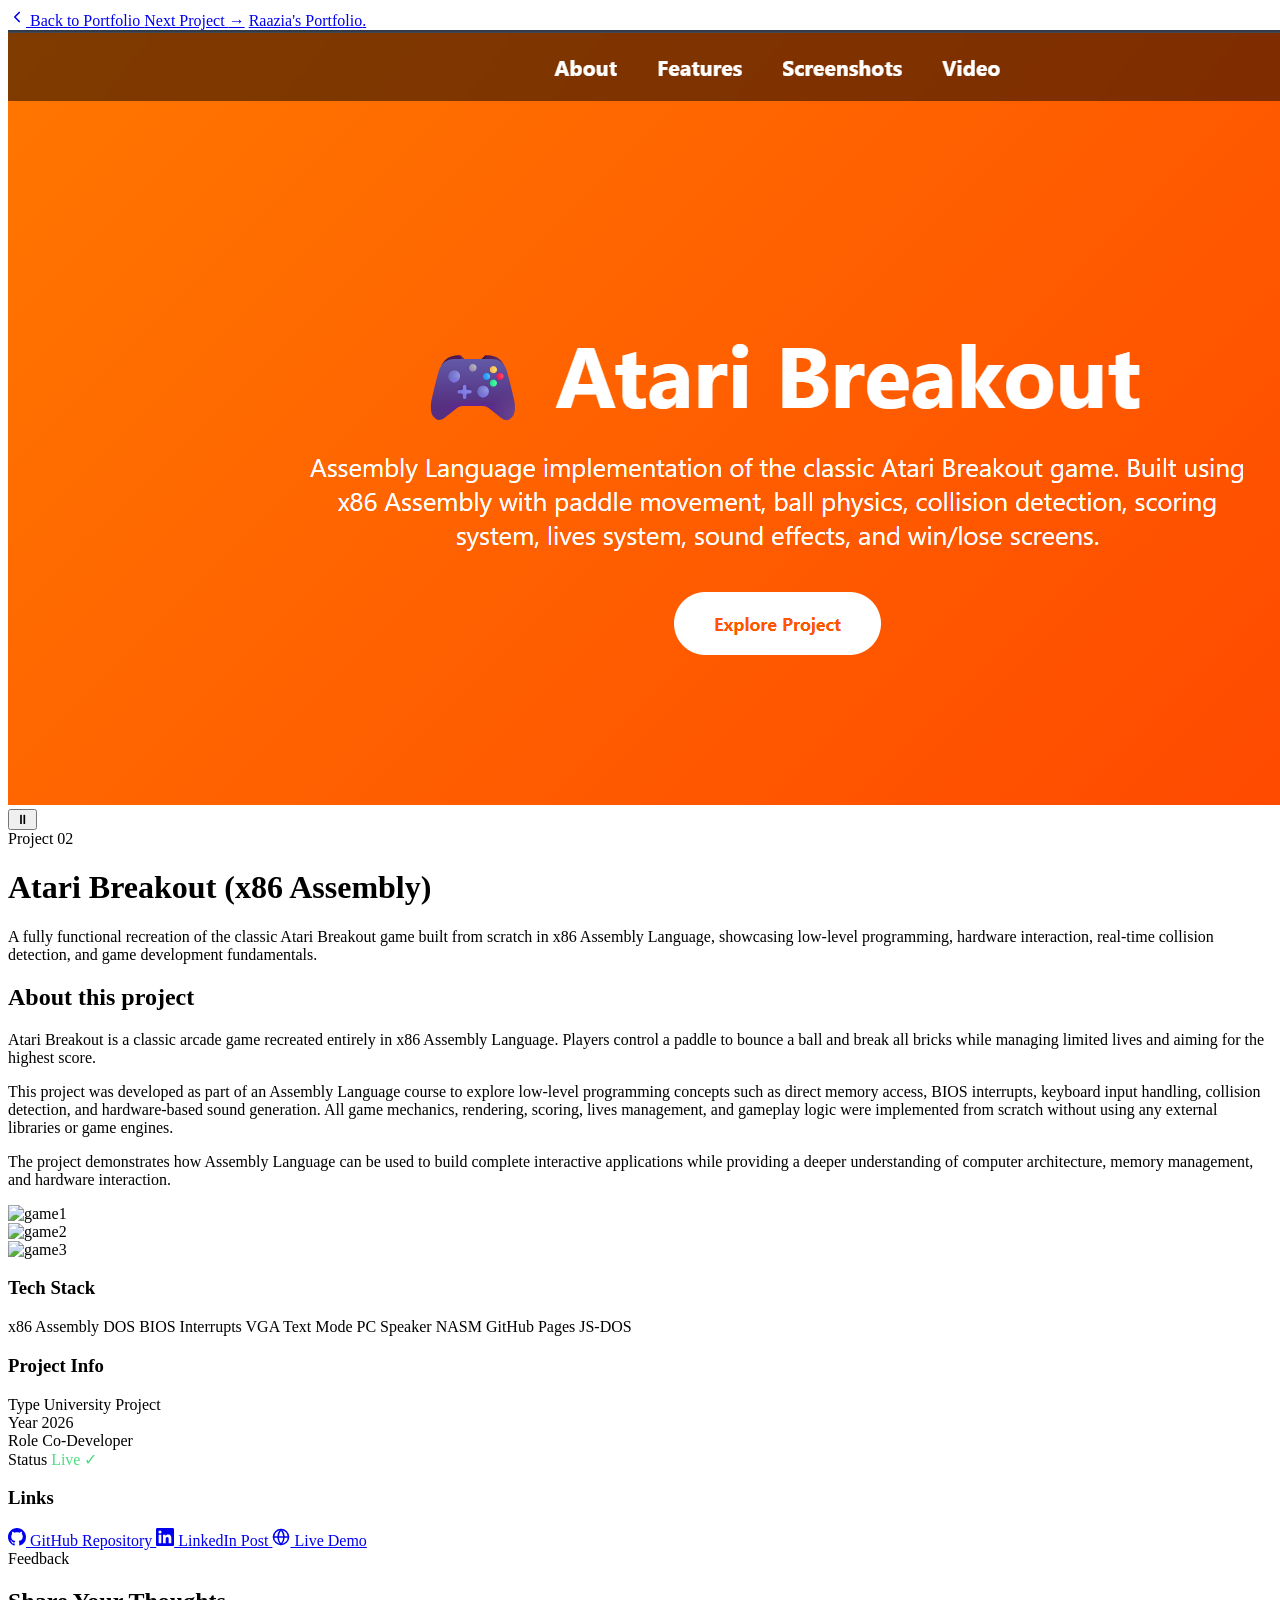
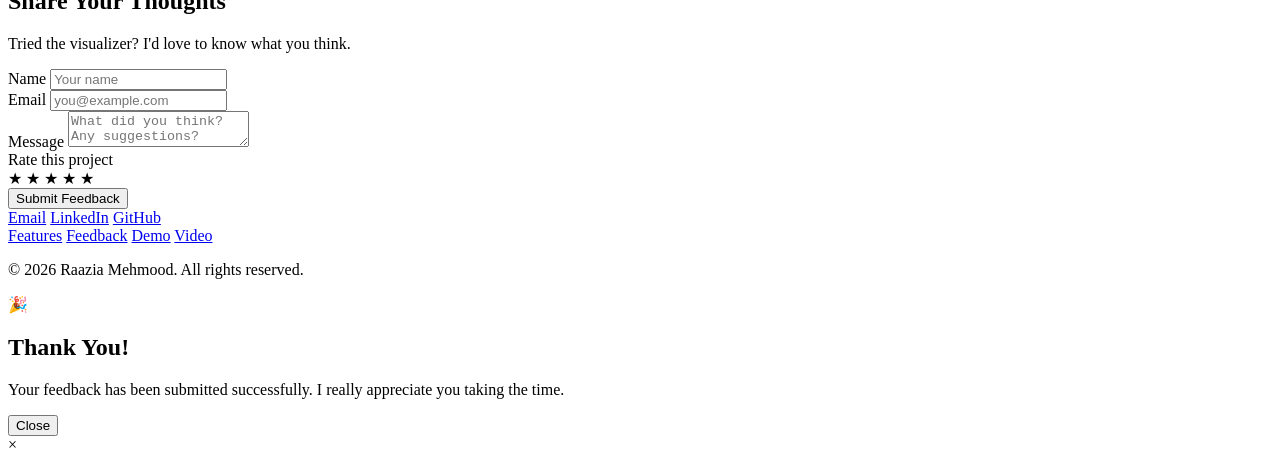
==== p1.html @ a6f41aab "Add files via upload" ====
<!DOCTYPE html>
<html lang="en">

<head>
    <meta charset="UTF-8">
    <meta name="viewport" content="width=device-width, initial-scale=1.0">
    <title>Project One — Raazia's Portfolio</title>
    <link rel="preconnect" href="https://fonts.googleapis.com">
    <link rel="preconnect" href="https://fonts.gstatic.com" crossorigin>
    <link href="https://fonts.googleapis.com/css2?family=Fraunces:opsz,wght@9..144,500;9..144,600&family=Manrope:wght@500;600;700&display=swap" rel="stylesheet">
    <link rel="stylesheet" href="style.css">
    <link rel="stylesheet" href="project.css">
</head>

<body>

    <!-- ====== Fixed Header ====== -->
    <header class="detail-header">
        <a href="index.html#work" class="back-link">
            <svg width="18" height="18" viewBox="0 0 24 24" fill="none"
                 stroke="currentColor" stroke-width="2.2" stroke-linecap="round" stroke-linejoin="round">
                <polyline points="15 18 9 12 15 6"></polyline>
            </svg>
            Back to Portfolio
        </a>
        <a href="p2.html" class="detail-brand">Next Project <span>→</span></a>
        <a href="index.html" class="detail-brand">Raazia's Portfolio<span>.</span></a>
    </header>

    <!-- ====== Main Content ====== -->
    <div class="detail-wrapper">

        <!-- Hero Video -->
        <div class="hero-video-wrap" id="video">
            <video id="heroVideo" src="p1.mp4" poster="p01.png"
                   muted loop playsinline autoplay></video>
            <button class="video-control" id="videoToggle" aria-label="Pause video">
                ⏸
            </button>
        </div>

        <!-- Project Title Block -->
        <span class="project-eyebrow">Project 02</span>

<h1 class="project-title">Atari Breakout (x86 Assembly)</h1>

<p class="project-tagline">
A fully functional recreation of the classic Atari Breakout game built from scratch in x86 Assembly Language, showcasing low-level programming, hardware interaction, real-time collision detection, and game development fundamentals.
</p>

        <!-- Two-column body -->
         <div class="detail-body" id="features">

            <!-- LEFT SIDE -->

            <div class="detail-main">


                <h2>About this project</h2>
                <p>
Atari Breakout is a classic arcade game recreated entirely in x86 Assembly Language. Players control a paddle to bounce a ball and break all bricks while managing limited lives and aiming for the highest score.
</p>

<p>
This project was developed as part of an Assembly Language course to explore low-level programming concepts such as direct memory access, BIOS interrupts, keyboard input handling, collision detection, and hardware-based sound generation. All game mechanics, rendering, scoring, lives management, and gameplay logic were implemented from scratch without using any external libraries or game engines.
</p>

<p>
The project demonstrates how Assembly Language can be used to build complete interactive applications while providing a deeper understanding of computer architecture, memory management, and hardware interaction.
</p>

                <!-- Screenshot strip — click any image to view it full-size -->
                <div class="screenshots">
                    <div class="screenshot">
                        <img src="p11.png" alt="game1" loading="lazy">
                    </div>
                    <div class="screenshot">
                        <img src="p12.png" alt="game2" loading="lazy">
                    </div>
                    <div class="screenshot">
                        <img src="p13.png" alt="game3" loading="lazy">
                    </div>
                </div>

            </div>

            <!-- RIGHT: Sidebar -->
            <aside class="detail-sidebar">

                <!-- Tech Stack -->
                <div class="sidebar-card">
                    <h3>Tech Stack</h3>
                    <div class="tech-chips">
                        <span class="tech-chip">x86 Assembly</span>
<span class="tech-chip">DOS</span>
<span class="tech-chip">BIOS Interrupts</span>
<span class="tech-chip">VGA Text Mode</span>
<span class="tech-chip">PC Speaker</span>
<span class="tech-chip">NASM</span>
<span class="tech-chip">GitHub Pages</span>
<span class="tech-chip">JS-DOS</span>
                    </div>
                </div>

                <!-- Project Info -->
                <div class="sidebar-card">
                    <h3>Project Info</h3>
                  <div class="meta-row">
    <span class="meta-label">Type</span>
    <span class="meta-value">University Project</span>
</div>

<div class="meta-row">
    <span class="meta-label">Year</span>
    <span class="meta-value">2026</span>
</div>

<div class="meta-row">
    <span class="meta-label">Role</span>
    <span class="meta-value">Co-Developer</span>
</div>

<div class="meta-row">
    <span class="meta-label">Status</span>
    <span class="meta-value" style="color:#4ade80;">Live ✓</span>
</div>
                </div>

                <!-- Links -->
                <div class="sidebar-card">
                    <h3>Links</h3>
                    <div class="link-btns">
                        <a href="https://github.com/Raazia-Mehmood16/Atari-Breakout-Game-Assembly-" target="_blank" class="link-btn github">
                            <!-- GitHub icon -->
                            <svg width="18" height="18" viewBox="0 0 24 24" fill="currentColor">
                                <path d="M12 0C5.37 0 0 5.37 0 12c0 5.31 3.435 9.795 8.205 11.385.6.105.825-.255.825-.57 0-.285-.015-1.23-.015-2.235-3.015.555-3.795-.735-4.035-1.41-.135-.345-.72-1.41-1.23-1.695-.42-.225-1.02-.78-.015-.795.945-.015 1.62.87 1.845 1.23 1.08 1.815 2.805 1.305 3.495.99.105-.78.42-1.305.765-1.605-2.67-.3-5.46-1.335-5.46-5.925 0-1.305.465-2.385 1.23-3.225-.12-.3-.54-1.53.12-3.18 0 0 1.005-.315 3.3 1.23.96-.27 1.98-.405 3-.405s2.04.135 3 .405c2.295-1.56 3.3-1.23 3.3-1.23.66 1.65.24 2.88.12 3.18.765.84 1.23 1.905 1.23 3.225 0 4.605-2.805 5.625-5.475 5.925.435.375.81 1.095.81 2.22 0 1.605-.015 2.895-.015 3.3 0 .315.225.69.825.57A12.02 12.02 0 0 0 24 12c0-6.63-5.37-12-12-12z"/>
                            </svg>
                            GitHub Repository
                        </a>
                        <a href="https://www.linkedin.com/posts/raazia-mehmood-221995324_assemblylanguage-x86-nasm-ugcPost-7472213574359306240-k4i2/?utm_source=share&utm_medium=member_desktop&rcm=ACoAAFID5_kBuH2lKNwgu6SMOHOUnfJhekYQHos" target="_blank" class="link-btn linkedin">
                            <!-- LinkedIn icon -->
                            <svg width="18" height="18" viewBox="0 0 24 24" fill="currentColor">
                                <path d="M20.447 20.452h-3.554v-5.569c0-1.328-.027-3.037-1.852-3.037-1.853 0-2.136 1.445-2.136 2.939v5.667H9.351V9h3.414v1.561h.046c.477-.9 1.637-1.85 3.37-1.85 3.601 0 4.267 2.37 4.267 5.455v6.286zM5.337 7.433a2.062 2.062 0 0 1-2.063-2.065 2.064 2.064 0 1 1 2.063 2.065zm1.782 13.019H3.555V9h3.564v11.452zM22.225 0H1.771C.792 0 0 .774 0 1.729v20.542C0 23.227.792 24 1.771 24h20.451C23.2 24 24 23.227 24 22.271V1.729C24 .774 23.2 0 22.222 0h.003z"/>
                            </svg>
                            LinkedIn Post
                        </a>
                        <a href="https://raazia-mehmood16.github.io/Atari-Breakout-Game-Assembly-/

" target="_blank" class="link-btn demo">
                            <!-- Globe icon -->
                            <svg width="18" height="18" viewBox="0 0 24 24" fill="none"
                                 stroke="currentColor" stroke-width="2" stroke-linecap="round" stroke-linejoin="round">
                                <circle cx="12" cy="12" r="10"></circle>
                                <line x1="2" y1="12" x2="22" y2="12"></line>
                                <path d="M12 2a15.3 15.3 0 0 1 4 10 15.3 15.3 0 0 1-4 10 15.3 15.3 0 0 1-4-10 15.3 15.3 0 0 1 4-10z"></path>
                            </svg>
                            Live Demo
                        </a>
                    </div>
                </div>

            </aside>
        </div>

        <!-- ====== Project Feedback Section ====== -->
        <section class="feedback-section" id="feedback">
            <span class="section-eyebrow">Feedback</span>
            <h2>Share Your Thoughts</h2>
            <p class="sub">Tried the visualizer? I'd love to know what you think.</p>

            <div class="feedback-form-wrap">
                <form id="detailFeedbackForm" novalidate>

                    <div class="form-row">
                        <div class="form-group">
                            <label for="fb-name">Name</label>
                            <input type="text" id="fb-name" placeholder="Your name">
                            <small class="form-error" id="fbNameError"></small>
                        </div>
                        <div class="form-group">
                            <label for="fb-email">Email</label>
                            <input type="email" id="fb-email" placeholder="you@example.com">
                            <small class="form-error" id="fbEmailError"></small>
                        </div>
                    </div>

                    <div class="form-group">
                        <label for="fb-message">Message</label>
                        <textarea id="fb-message" placeholder="What did you think? Any suggestions?"></textarea>
                        <small class="form-error" id="fbMessageError"></small>
                    </div>

                    <div class="form-group">
                        <span class="star-label">Rate this project</span>
                        <div class="star-row" id="starRow">
                            <span class="star" data-value="1">★</span>
                            <span class="star" data-value="2">★</span>
                            <span class="star" data-value="3">★</span>
                            <span class="star" data-value="4">★</span>
                            <span class="star" data-value="5">★</span>
                        </div>
                        <small class="form-error" id="fbRatingError"></small>
                    </div>

                    <button type="submit" class="submit-btn">Submit Feedback</button>

                </form>
            </div>
        </section>

    </div><!-- /.detail-wrapper -->

    <!-- ====== Site Footer — slim bottom bar only ====== -->
    <footer class="footer-section">
        <div class="footer-bottom">
            <div class="footer-social">
                <a href="mailto:raziamehmood168@gmail.com">Email</a>
                <a href="https://www.linkedin.com/in/raazia-mehmood-221995324" target="_blank">LinkedIn</a>
                <a href="https://github.com/Raazia-Mehmood16" target="_blank">GitHub</a>
            </div>
            <nav class="footer-links">
                <a href="#features">Features</a>
                <a href="#feedback">Feedback</a>
                <a href="https://raazia-mehmood16.github.io/Atari-Breakout-Game-Assembly-/" target="_blank">Demo</a>
                <a href="#video">Video</a>
            </nav>
            <p class="footer-copy">© 2026 Raazia Mehmood. All rights reserved.</p>
        </div>
    </footer>

    <!-- Project feedback "thank you" popup -->
    <div class="popup" id="thankYouPopup">
        <div class="popup-content">
            <div class="pop-icon">🎉</div>
            <h2>Thank You!</h2>
            <p>Your feedback has been submitted successfully. I really appreciate you taking the time.</p>
            <button onclick="closeDetailPopup()">Close</button>
        </div>
    </div>

    <!-- Screenshot lightbox — opens the full-size image on click -->
    <div class="lightbox" id="lightbox">
        <span class="lightbox-close" id="lightboxClose">&times;</span>
        <img id="lightboxImg" src="" alt="">
    </div>

    <script src="project.js"></script>

</body>
</html>
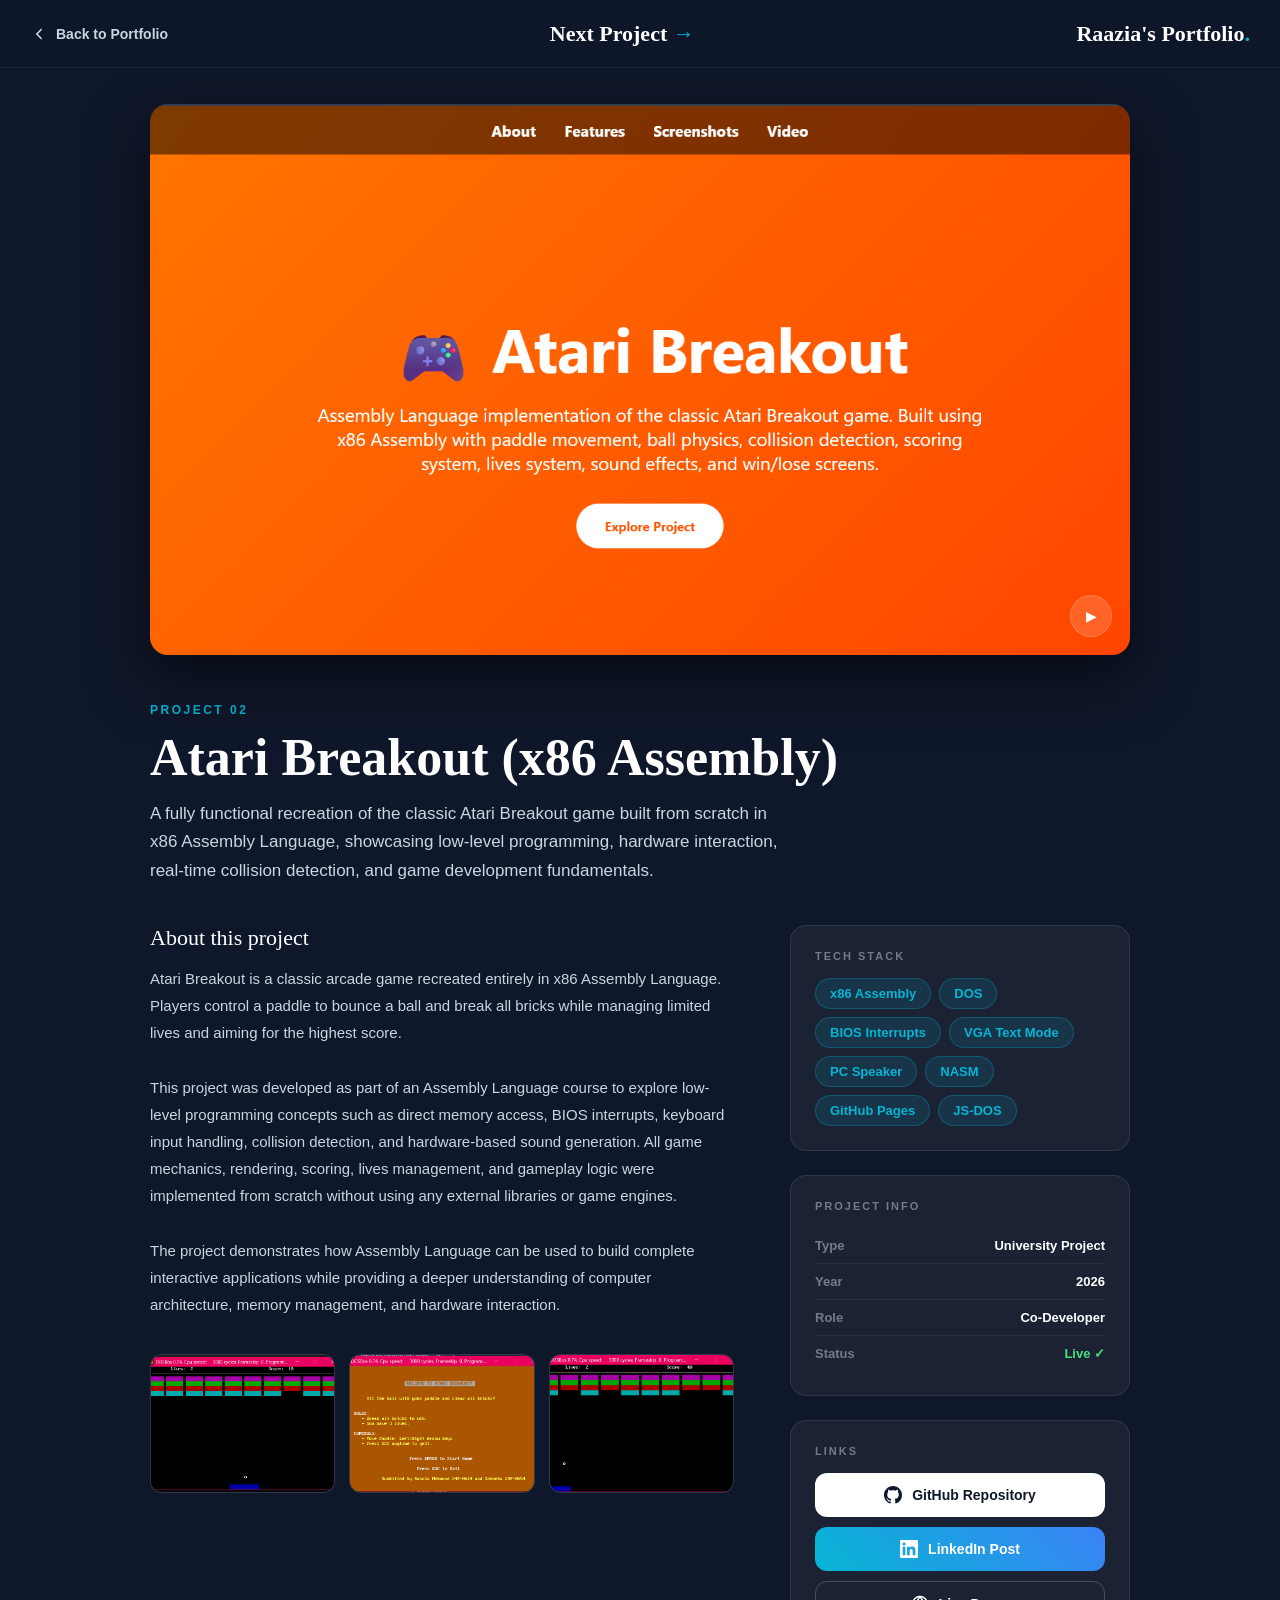
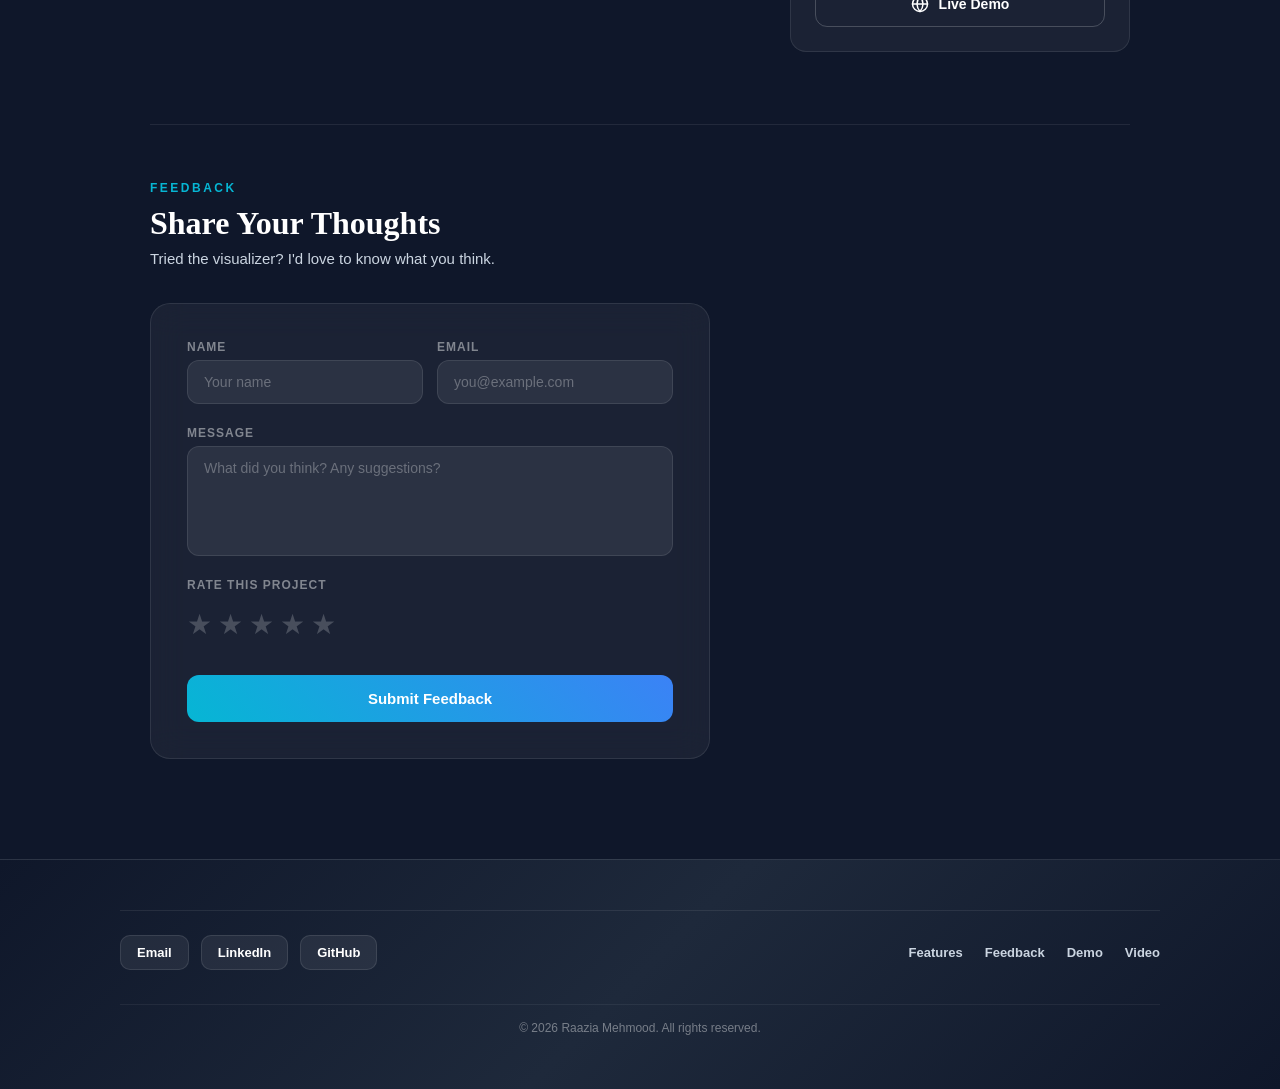
==== commit 3e45659e: "Add files via upload" ====
--- a/p1.html
+++ b/p1.html
@@ -8,8 +8,8 @@
     <link rel="preconnect" href="https://fonts.googleapis.com">
     <link rel="preconnect" href="https://fonts.gstatic.com" crossorigin>
     <link href="https://fonts.googleapis.com/css2?family=Fraunces:opsz,wght@9..144,500;9..144,600&family=Manrope:wght@500;600;700&display=swap" rel="stylesheet">
-    <link rel="stylesheet" href="style.css">
-    <link rel="stylesheet" href="project.css">
+    <link rel="stylesheet" href="assets/css/style.css">
+    <link rel="stylesheet" href="assets/css/project.css">
 </head>
 
 <body>
@@ -32,7 +32,7 @@
 
         <!-- Hero Video -->
         <div class="hero-video-wrap" id="video">
-            <video id="heroVideo" src="p1.mp4" poster="p01.png"
+            <video id="heroVideo" src="videos/p1.mp4" poster="images/cover/p01.png"
                    muted loop playsinline autoplay></video>
             <button class="video-control" id="videoToggle" aria-label="Pause video">
                 ⏸
@@ -72,13 +72,13 @@
                 <!-- Screenshot strip — click any image to view it full-size -->
                 <div class="screenshots">
                     <div class="screenshot">
-                        <img src="p11.png" alt="game1" loading="lazy">
+                        <img src="images/projects/p1/p11.png" alt="game1" loading="lazy">
                     </div>
                     <div class="screenshot">
-                        <img src="p12.png" alt="game2" loading="lazy">
+                        <img src="images/projects/p1/p12.png" alt="game2" loading="lazy">
                     </div>
                     <div class="screenshot">
-                        <img src="p13.png" alt="game3" loading="lazy">
+                        <img src="images/projects/p1/p13.png" alt="game3" loading="lazy">
                     </div>
                 </div>
 
@@ -244,7 +244,7 @@
         <img id="lightboxImg" src="" alt="">
     </div>
 
-    <script src="project.js"></script>
+    <script src="assets/js/project.js"></script>
 
 </body>
 </html>
--- a/assets/css/style.css
+++ b/assets/css/style.css
@@ -0,0 +1,1451 @@
+:root{
+
+    --ink-900:#0f172a;
+    --ink-800:#1e293b;
+    --mist-200:#cbd5e1;
+    --cyan-500:#06b6d4;
+    --blue-500:#3b82f6;
+    --paper:#ffffff;
+
+    --header-h:78px;
+    --preview-bar-h:46px;
+
+    /* Updated by JS whenever preview width changes */
+    --container-w:100vw;
+}
+
+*{
+    margin:0;
+    padding:0;
+    box-sizing:border-box;
+}
+
+html{
+    scroll-behavior:smooth;
+}
+
+body{
+    font-family:Arial, sans-serif;
+    padding-top:var(--preview-bar-h);
+}
+
+@media (prefers-reduced-motion: reduce){
+
+    html{
+        scroll-behavior:auto;
+    }
+
+    *{
+        animation-duration:.001ms !important;
+        animation-iteration-count:1 !important;
+        transition-duration:.001ms !important;
+    }
+}
+
+/* ============================================ */
+/* Device preview bar                            */
+/* ============================================ */
+
+.preview-bar{
+
+    position:fixed;
+    top:0;
+    left:0;
+    width:100%;
+    height:var(--preview-bar-h);
+    z-index:10000;
+    display:flex;
+    justify-content:center;
+    align-items:center;
+    gap:14px;
+
+    background:var(--ink-900);
+    border-bottom:1px solid rgba(255,255,255,.08);
+}
+
+.preview-label{
+
+    font-family:"Manrope", Arial, sans-serif;
+    font-size:12px;
+    font-weight:600;
+
+    color:var(--mist-200);
+}
+
+.preview-buttons{
+    display:flex;
+    gap:8px;
+}
+
+.preview-buttons button{
+
+    font-family:"Manrope", Arial, sans-serif;
+    font-size:12px;
+    font-weight:600;
+
+    color:var(--mist-200);
+
+    background:rgba(255,255,255,.06);
+    border:1px solid rgba(255,255,255,.1);
+    border-radius:20px;
+
+    padding:6px 14px;
+
+    cursor:pointer;
+
+    transition:background .25s ease, color .25s ease, border-color .25s ease;
+}
+
+.preview-buttons button:hover{
+    color:var(--paper);
+}
+
+.preview-buttons button.active{
+
+    background:var(--cyan-500);
+    border-color:var(--cyan-500);
+    color:var(--ink-900);
+}
+
+@media (max-width:480px){
+
+    .preview-bar{
+        gap:8px;
+        padding:0 10px;
+    }
+
+    .preview-label{
+        display:none;
+    }
+
+    .preview-buttons{
+        gap:6px;
+    }
+
+    .preview-buttons button{
+        padding:6px 10px;
+        font-size:11px;
+    }
+
+}
+
+/* ============================================ */
+/* Resizable site container                      */
+/* ============================================ */
+
+#site-container{
+
+    width:100%;
+    max-width:100%;
+    margin:0 auto;
+
+    transition:max-width .4s ease;
+
+    container-type:inline-size;
+    container-name:shell;
+}
+
+#site-container.framed{
+    box-shadow:0 0 0 1px rgba(255,255,255,.08), 0 30px 80px rgba(0,0,0,.5);
+}
+
+/* ============================================ */
+/* Header                                        */
+/*                                               */
+/* KEY FIX: header is position:fixed to viewport */
+/* but we clamp its width to --container-w so it */
+/* visually stays inside the preview frame when  */
+/* tablet / mobile preview is active.            */
+/* --container-w is set by JS on every resize.   */
+/* ============================================ */
+
+.site-header{
+
+    position:fixed;
+    top:var(--preview-bar-h);
+    left:50%;
+    transform:translateX(-50%);
+
+    /* clamp to container width, never wider than viewport */
+    width:min(var(--container-w), 100vw);
+
+    z-index:9999;
+
+    background:transparent;
+
+    transition:background .25s ease, box-shadow .35s ease, width .4s ease;
+}
+
+.site-header.scrolled{
+
+    background:rgba(15,23,42,.88);
+    backdrop-filter:blur(10px);
+    -webkit-backdrop-filter:blur(10px);
+
+    box-shadow:0 10px 30px rgba(0,0,0,.25);
+}
+
+.header-inner{
+
+    height:var(--header-h);
+
+    display:flex;
+    justify-content:space-between;
+    align-items:center;
+
+    padding:0 30px;
+
+    max-width:1400px;
+    margin:0 auto;
+}
+
+.brand{
+
+    font-family:"Fraunces", serif;
+    font-size:24px;
+    font-weight:600;
+
+    color:var(--paper);
+    text-decoration:none;
+
+    letter-spacing:.3px;
+
+    cursor:pointer;
+
+    transition:opacity .2s ease;
+}
+
+.brand:hover{
+    opacity:.8;
+}
+
+.brand-dot{
+    color:var(--cyan-500);
+}
+
+.nav-links{
+
+    display:flex;
+    gap:28px;
+}
+
+.nav-link{
+
+    font-family:"Manrope", Arial, sans-serif;
+    font-size:14px;
+    font-weight:600;
+
+    color:var(--mist-200);
+    text-decoration:none;
+
+    letter-spacing:.2px;
+
+    position:relative;
+    padding-bottom:6px;
+
+    transition:color .25s ease;
+}
+
+.nav-link::after{
+
+    content:"";
+
+    position:absolute;
+    left:0;
+    bottom:0;
+
+    width:0;
+    height:2px;
+
+    background:var(--cyan-500);
+
+    transition:width .25s ease;
+}
+
+.nav-link:hover,
+.nav-link.current{
+    color:var(--paper);
+}
+
+.nav-link.current::after{
+    width:100%;
+}
+
+.header-actions{
+
+    display:flex;
+    align-items:center;
+    gap:18px;
+}
+
+.resume-btn{
+
+    font-family:"Manrope", Arial, sans-serif;
+    font-size:13px;
+    font-weight:700;
+
+    color:var(--ink-900);
+    text-decoration:none;
+
+    padding:10px 18px;
+
+    border-radius:8px;
+
+    background:linear-gradient(45deg, var(--cyan-500), var(--blue-500));
+
+    transition:transform .25s ease;
+}
+
+.resume-btn:hover{
+    transform:translateY(-2px);
+}
+
+.menu-toggle{
+
+    display:none;
+
+    flex-direction:column;
+    justify-content:center;
+    gap:5px;
+
+    width:34px;
+    height:34px;
+
+    border:none;
+    background:none;
+
+    cursor:pointer;
+}
+
+.menu-toggle span{
+
+    display:block;
+    height:2px;
+    width:100%;
+
+    background:var(--paper);
+
+    transition:transform .3s ease, opacity .3s ease;
+}
+
+.menu-toggle.open span:nth-child(1){
+    transform:translateY(7px) rotate(45deg);
+}
+
+.menu-toggle.open span:nth-child(2){
+    opacity:0;
+}
+
+.menu-toggle.open span:nth-child(3){
+    transform:translateY(-7px) rotate(-45deg);
+}
+
+/* ============================================ */
+/* Section dot rail                              */
+/* Same fix: clamp to container width, position  */
+/* relative to the right edge of the container.  */
+/* ============================================ */
+
+.dot-rail{
+
+    position:fixed;
+    /* right edge of container = center + half container width - 26px margin */
+    right:calc(50% - min(var(--container-w), 100vw) / 2 + 26px);
+    top:50%;
+
+    transform:translateY(-50%);
+
+    z-index:9998;
+
+    display:flex;
+    flex-direction:column;
+    gap:14px;
+
+    transition:right .4s ease;
+}
+
+.dot{
+
+    position:relative;
+
+    width:10px;
+    height:10px;
+
+    border-radius:50%;
+
+    background:rgba(255,255,255,.35);
+
+    transition:background .3s ease, transform .3s ease;
+}
+
+.dot::before{
+
+    content:attr(data-label);
+
+    position:absolute;
+    right:22px;
+    top:50%;
+
+    transform:translateY(-50%);
+
+    white-space:nowrap;
+
+    font-family:"Manrope", Arial, sans-serif;
+    font-size:12px;
+    font-weight:600;
+
+    color:var(--paper);
+
+    background:rgba(15,23,42,.85);
+
+    padding:4px 10px;
+
+    border-radius:6px;
+
+    opacity:0;
+    pointer-events:none;
+
+    transition:opacity .2s ease;
+}
+
+.dot:hover::before{
+    opacity:1;
+}
+
+.dot:hover,
+.dot.current{
+    background:var(--cyan-500);
+    transform:scale(1.3);
+}
+
+/* ============================================ */
+/* Full Screen Sections                          */
+/* ============================================ */
+
+.page{
+
+    position:relative;
+
+    min-height:100vh;
+
+    display:flex;
+    justify-content:center;
+    align-items:center;
+
+    color:var(--paper);
+    text-align:center;
+
+    overflow:hidden;
+}
+
+.page-bg{
+
+    position:absolute;
+    inset:0;
+    z-index:0;
+
+    background-size:cover;
+    background-position:center;
+    background-repeat:no-repeat;
+
+    animation:kenburns 22s ease-in-out infinite alternate;
+    will-change:transform;
+}
+
+@keyframes kenburns{
+
+    from{
+        transform:scale(1);
+    }
+
+    to{
+        transform:scale(1.12);
+    }
+
+}
+
+.page::before{
+
+    content:"";
+
+    position:absolute;
+    inset:0;
+    z-index:1;
+
+    background:linear-gradient(180deg, rgba(15,23,42,.25) 0%, rgba(15,23,42,.78) 100%);
+}
+
+.page-content{
+
+    position:relative;
+    z-index:2;
+
+    max-width:640px;
+    padding:0 24px;
+
+    opacity:0;
+
+    transition:opacity .7s ease, transform .7s ease;
+}
+
+.page-content.from-left{
+    transform:translateX(-90px);
+}
+
+.page-content.from-right{
+    transform:translateX(90px);
+}
+
+.page-content.from-top{
+    transform:translateY(-70px);
+}
+
+.page-content.from-bottom{
+    transform:translateY(70px);
+}
+
+.page.in-view .page-content{
+    opacity:1;
+    transform:translate(0, 0);
+}
+
+/* Anchored panel sections */
+.page.anchor-left  { justify-content: flex-start; }
+.page.anchor-right { justify-content: flex-end;   }
+
+.page.anchor-left  .page-content,
+.page.anchor-right .page-content {
+    margin: 0 7%;
+    text-align: left;
+}
+
+.page.anchor-left p,
+.page.anchor-right p { margin: 18px 0 0; }
+
+.page-content.panel {
+    background: rgba(15,23,42,.55);
+    border: 1px solid rgba(255,255,255,.14);
+    border-radius: 20px;
+    padding: 46px 48px;
+    backdrop-filter: blur(16px);
+    -webkit-backdrop-filter: blur(16px);
+    box-shadow: 0 25px 60px rgba(0,0,0,.35);
+}
+
+/* ============================================ */
+/* Contact section: push content below header    */
+/* so it's never hidden on first visible load.   */
+/* ============================================ */
+
+#contact .page-content.contact-content {
+    padding-top: calc(var(--header-h) + 20px);
+}
+
+.eyebrow{
+
+    display:inline-block;
+
+    font-family:"Manrope", Arial, sans-serif;
+    font-size:13px;
+    font-weight:700;
+    letter-spacing:2px;
+    text-transform:uppercase;
+
+    color:var(--cyan-500);
+
+    margin-bottom:14px;
+
+    opacity:0;
+    transform:translateY(18px);
+
+    transition:opacity .6s ease, transform .6s ease;
+}
+
+.page h1{
+
+    font-family:"Fraunces", serif;
+    font-size:clamp(28px, 6cqw, 58px);
+    font-weight:600;
+    line-height:1.1;
+
+    text-shadow:2px 2px 16px rgba(0,0,0,.5);
+
+    opacity:0;
+    transform:translateY(26px);
+
+    transition:opacity .65s ease .08s, transform .65s ease .08s;
+}
+
+.page p{
+
+    font-family:"Manrope", Arial, sans-serif;
+    font-size:16px;
+    line-height:1.7;
+
+    color:var(--mist-200);
+
+    margin:18px auto 0;
+    max-width:480px;
+
+    opacity:0;
+    transform:translateY(26px);
+
+    transition:opacity .65s ease .16s, transform .65s ease .16s;
+}
+
+.page.anchor-left  p,
+.page.anchor-right p { margin: 18px 0 0; }
+
+.next-btn{
+
+    display:inline-flex;
+    align-items:center;
+    gap:8px;
+
+    margin-top:30px;
+
+    font-family:"Manrope", Arial, sans-serif;
+    font-size:14px;
+    font-weight:700;
+
+    color:var(--paper);
+    text-decoration:none;
+
+    padding:13px 26px;
+
+    border:1px solid rgba(255,255,255,.5);
+    border-radius:30px;
+
+    transition:opacity .65s ease .24s, transform .65s ease .24s, background .25s ease, border-color .25s ease;
+
+    opacity:0;
+    transform:translateY(26px);
+}
+
+.next-btn:hover{
+
+    background:var(--cyan-500);
+    border-color:var(--cyan-500);
+}
+
+.next-btn .arrow{
+    transition:transform .25s ease;
+}
+
+.next-btn:hover .arrow{
+    transform:translateY(3px);
+}
+
+.bottom-next {
+    position: relative;
+    z-index: 2;
+    opacity: 0;
+    transform: translateY(26px);
+}
+
+.page.in-view .eyebrow,
+.page.in-view h1,
+.page.in-view p,
+.page.in-view .next-btn,
+.page.in-view .bottom-next{
+
+    opacity:1;
+    transform:translateY(0);
+}
+
+/* ============================================ */
+/* Header / nav responsive                       */
+/*                                               */
+/* KEY FIX: We can't use container queries for   */
+/* position:fixed elements (they don't live      */
+/* inside the container in the stacking context) */
+/* so we use a data attribute set by JS instead. */
+/* JS adds data-breakpoint="mobile|tablet|..."   */
+/* to #siteHeader and .nav-links whenever the    */
+/* container width changes.                      */
+/* ============================================ */
+
+/* Collapse nav when container ≤ 900px */
+.site-header[data-breakpoint="mobile"] .nav-links,
+.site-header[data-breakpoint="tablet"] .nav-links,
+.site-header[data-breakpoint="tabletPortrait"] .nav-links {
+
+    position:fixed;
+    top:calc(var(--preview-bar-h) + var(--header-h));
+    left:50%;
+    transform:translateX(-50%);
+    width:min(var(--container-w), 100vw);
+
+    flex-direction:column;
+    gap:0;
+
+    background:rgba(15,23,42,.95);
+    backdrop-filter:blur(10px);
+
+    max-height:0;
+    overflow:hidden;
+
+    transition:max-height .35s ease;
+}
+
+.site-header[data-breakpoint="mobile"] .nav-links.open,
+.site-header[data-breakpoint="tablet"] .nav-links.open,
+.site-header[data-breakpoint="tabletPortrait"] .nav-links.open {
+    max-height:420px;
+}
+
+.site-header[data-breakpoint="mobile"] .nav-link,
+.site-header[data-breakpoint="tablet"] .nav-link,
+.site-header[data-breakpoint="tabletPortrait"] .nav-link {
+    padding:16px 30px;
+    width:100%;
+}
+
+.site-header[data-breakpoint="mobile"] .nav-link::after,
+.site-header[data-breakpoint="tablet"] .nav-link::after,
+.site-header[data-breakpoint="tabletPortrait"] .nav-link::after {
+    display:none;
+}
+
+.site-header[data-breakpoint="mobile"] .menu-toggle,
+.site-header[data-breakpoint="tablet"] .menu-toggle,
+.site-header[data-breakpoint="tabletPortrait"] .menu-toggle {
+    display:flex;
+}
+
+/* Hide dot rail on narrow containers */
+.site-header[data-breakpoint="mobile"] ~ .dot-rail,
+.site-header[data-breakpoint="tablet"] ~ .dot-rail,
+.site-header[data-breakpoint="tabletPortrait"] ~ .dot-rail {
+    display:none;
+}
+
+/* Hide resume btn on very narrow containers */
+.site-header[data-breakpoint="mobile"] .resume-btn {
+    display:none;
+}
+
+/* Also handle real narrow viewports (actual mobile devices) */
+@media (max-width:900px) {
+
+    .nav-links{
+
+        position:fixed;
+        top:calc(var(--preview-bar-h) + var(--header-h));
+        left:50%;
+        transform:translateX(-50%);
+        width:min(var(--container-w), 100vw);
+
+        flex-direction:column;
+        gap:0;
+
+        background:rgba(15,23,42,.95);
+        backdrop-filter:blur(10px);
+
+        max-height:0;
+        overflow:hidden;
+
+        transition:max-height .35s ease;
+    }
+
+    .nav-links.open{
+        max-height:420px;
+    }
+
+    .nav-link{
+        padding:16px 30px;
+        width:100%;
+    }
+
+    .nav-link::after{
+        display:none;
+    }
+
+    .menu-toggle{
+        display:flex;
+    }
+
+    .dot-rail{
+        display:none;
+    }
+
+}
+
+@media (max-width:480px){
+
+    .resume-btn{
+        display:none;
+    }
+
+}
+
+@container shell (max-width:700px){
+
+    .page.anchor-left,
+    .page.anchor-right { justify-content: center; }
+
+    .page.anchor-left  .page-content,
+    .page.anchor-right .page-content {
+        margin: 0;
+        text-align: center;
+        max-width: 88%;
+    }
+
+    .page.anchor-left p,
+    .page.anchor-right p { margin: 18px auto 0; }
+
+    .page-content.panel { padding: 34px 26px; }
+}
+
+/* ============================================ */
+/* PROJECT GRID                                  */
+/* ============================================ */
+
+.page-work {
+    flex-direction: column;
+    gap: 46px;
+    padding: 140px 24px 90px;
+    min-height: unset;
+}
+
+.page-work .page-content { max-width: 680px; }
+
+.project-grid {
+    position: relative;
+    z-index: 2;
+    width: 100%;
+    max-width: 1100px;
+    display: grid;
+    grid-template-columns: repeat(3, 1fr);
+    gap: 22px;
+}
+
+.project-card {
+    position: relative;
+    display: block;
+    aspect-ratio: 16 / 10;
+    border-radius: 14px;
+    overflow: hidden;
+    text-decoration: none;
+    background: var(--ink-800);
+    box-shadow: 0 14px 30px rgba(0,0,0,.35);
+    cursor: pointer;
+
+    opacity: 0;
+    transform: translateY(30px);
+    transition:
+        opacity   .6s ease,
+        transform .3s ease,
+        box-shadow .3s ease;
+}
+
+.project-card:hover {
+    transform: translateY(-8px) scale(1.02);
+    box-shadow: 0 24px 50px rgba(0,0,0,.5);
+}
+
+.page.in-view .project-card { opacity: 1; transform: translateY(0); }
+.page.in-view .project-card:hover { transform: translateY(-8px) scale(1.02); }
+
+.project-card:nth-child(1) { transition-delay: 0s;   }
+.project-card:nth-child(2) { transition-delay: .08s; }
+.project-card:nth-child(3) { transition-delay: .16s; }
+.project-card:nth-child(4) { transition-delay: .24s; }
+.project-card:nth-child(5) { transition-delay: .32s; }
+.project-card:nth-child(6) { transition-delay: .40s; }
+
+.project-video {
+    position: absolute;
+    inset: 0;
+    width: 100%;
+    height: 100%;
+    object-fit: cover;
+    transition: transform .4s ease;
+}
+
+.project-card:hover .project-video { transform: scale(1.05); }
+
+.project-card-overlay {
+    position: absolute;
+    inset: 0;
+    display: flex;
+    flex-direction: column;
+    justify-content: flex-end;
+    gap: 6px;
+    padding: 14px;
+    background: linear-gradient(180deg, rgba(15,23,42,0) 40%, rgba(15,23,42,.88) 100%);
+    transition: background .3s ease;
+}
+
+.project-card:hover .project-card-overlay {
+    background: linear-gradient(180deg, rgba(15,23,42,.1) 0%, rgba(15,23,42,.92) 100%);
+}
+
+.play-icon {
+    align-self: flex-start;
+    width: 34px; height: 34px;
+    display: flex;
+    align-items: center;
+    justify-content: center;
+    border-radius: 50%;
+    background: rgba(255,255,255,.18);
+    backdrop-filter: blur(6px);
+    font-size: 13px;
+    color: var(--paper);
+    opacity: 0;
+    transform: scale(.8);
+    transition: opacity .3s ease, transform .3s ease;
+}
+
+.project-card:hover .play-icon {
+    opacity: 1;
+    transform: scale(1);
+}
+
+.project-name {
+    font-family: "Manrope", Arial, sans-serif;
+    font-size: 14px;
+    font-weight: 700;
+    color: var(--paper);
+    text-align: left;
+    transform: translateY(4px);
+    transition: transform .3s ease;
+}
+
+.project-card:hover .project-name { transform: translateY(0); }
+
+@container shell (max-width: 760px) {
+    .project-grid { grid-template-columns: repeat(2, 1fr); }
+}
+
+@container shell (max-width: 480px) {
+    .project-grid { grid-template-columns: 1fr; }
+    .page-work { padding: 130px 18px 70px; }
+}
+
+/* ============================================ */
+/* FOOTER                                        */
+/* ============================================ */
+
+.footer-section{
+    background:linear-gradient(
+        135deg,
+        #0f172a,
+        #1e293b,
+        #0f172a
+    );
+
+    padding:80px 10% 0;
+    color:white;
+
+    border-top:1px solid rgba(255,255,255,.1);
+}
+
+.footer-container{
+    display:flex;
+    justify-content:space-between;
+    gap:50px;
+    flex-wrap:wrap;
+    padding-bottom:60px;
+}
+
+.footer-left{
+    flex:1;
+    min-width:300px;
+}
+
+.footer-left h2{
+    font-size:38px;
+    margin-bottom:15px;
+}
+
+.footer-left p{
+    color:#cbd5e1;
+    line-height:1.8;
+}
+
+.social-links{
+    margin-top:30px;
+    display:flex;
+    gap:15px;
+    flex-wrap:wrap;
+}
+
+.social-links a{
+    text-decoration:none;
+    color:white;
+
+    padding:12px 22px;
+
+    border-radius:12px;
+
+    background:rgba(255,255,255,.1);
+
+    backdrop-filter:blur(10px);
+    -webkit-backdrop-filter:blur(10px);
+
+    transition:.4s;
+}
+
+.social-links a:hover{
+    transform:translateY(-5px);
+    background:#06b6d4;
+}
+
+.footer-right{
+    flex:1;
+    min-width:350px;
+}
+
+#feedbackForm{
+
+    background:rgba(255,255,255,.08);
+
+    backdrop-filter:blur(15px);
+    -webkit-backdrop-filter:blur(15px);
+
+    padding:30px;
+
+    border-radius:20px;
+}
+
+#feedbackForm h3{
+    text-align:center;
+    margin-bottom:20px;
+    font-size:28px;
+}
+
+#feedbackForm input,
+#feedbackForm textarea{
+
+    width:100%;
+
+    padding:14px;
+
+    margin-top:10px;
+
+    border:none;
+    outline:none;
+
+    border-radius:12px;
+
+    background:rgba(255,255,255,.12);
+
+    color:white;
+
+    font-size:15px;
+}
+
+#feedbackForm textarea{
+    resize:none;
+    min-height:120px;
+}
+
+#feedbackForm input::placeholder,
+#feedbackForm textarea::placeholder{
+    color:#cbd5e1;
+}
+
+.rating-section{
+    text-align:center;
+    margin:20px 0;
+}
+
+.rating-section p{
+    margin-bottom:10px;
+}
+
+.stars{
+    font-size:35px;
+}
+
+.star{
+    cursor:pointer;
+    color:gray;
+    transition:.3s;
+}
+
+.star.active{
+    color:gold;
+}
+
+.star:hover{
+    transform:scale(1.15);
+}
+
+#feedbackForm button{
+
+    width:100%;
+
+    padding:15px;
+
+    border:none;
+
+    border-radius:12px;
+
+    background:linear-gradient(
+        45deg,
+        #06b6d4,
+        #3b82f6
+    );
+
+    color:white;
+
+    font-size:17px;
+
+    font-weight:bold;
+
+    cursor:pointer;
+
+    transition:.4s;
+
+    margin-top:15px;
+}
+
+#feedbackForm button:hover{
+    transform:translateY(-4px);
+}
+
+.error{
+    color:#ff6b6b;
+    display:block;
+    margin-top:5px;
+    font-size:13px;
+}
+
+/* ============================================ */
+/* FOOTER BOTTOM BAR                             */
+/* ============================================ */
+
+.footer-bottom{
+    border-top:1px solid rgba(255,255,255,.08);
+    padding:24px 0;
+    display:flex;
+    justify-content:space-between;
+    align-items:center;
+    flex-wrap:wrap;
+    gap:16px;
+}
+
+.footer-links{
+    display:flex;
+    gap:20px;
+    flex-wrap:wrap;
+}
+
+.footer-links a{
+    font-family:"Manrope", Arial, sans-serif;
+    font-size:13px;
+    font-weight:600;
+    color:rgba(255,255,255,.5);
+    text-decoration:none;
+    transition:color .25s ease;
+}
+
+.footer-links a:hover{
+    color:#06b6d4;
+}
+
+.footer-copy{
+    font-family:"Manrope", Arial, sans-serif;
+    font-size:13px;
+    color:rgba(255,255,255,.35);
+}
+
+/* ============================================ */
+/* POPUP                                         */
+/* ============================================ */
+
+.popup{
+
+    position:fixed;
+
+    inset:0;
+
+    background:rgba(0,0,0,.7);
+
+    display:none;
+
+    justify-content:center;
+    align-items:center;
+
+    z-index:99999;
+}
+
+.popup-content{
+
+    width:min(400px,90%);
+
+    text-align:center;
+
+    background:white;
+
+    color:black;
+
+    padding:30px;
+
+    border-radius:20px;
+
+    animation:pop .4s ease;
+}
+
+.popup-content h2{
+    font-family:"Fraunces", serif;
+    font-size:26px;
+    margin-bottom:10px;
+}
+
+.popup-content p{
+    color:#334155;
+    margin-bottom:4px;
+}
+
+.popup-content button{
+
+    margin-top:15px;
+
+    width:100%;
+
+    padding:14px;
+
+    border:none;
+
+    border-radius:12px;
+
+    background:linear-gradient(45deg, #06b6d4, #3b82f6);
+
+    color:white;
+
+    font-size:16px;
+
+    font-weight:bold;
+
+    cursor:pointer;
+
+    transition:.3s;
+}
+
+.popup-content button:hover{
+    transform:translateY(-2px);
+}
+
+@keyframes pop{
+
+    from{
+        transform:scale(.5);
+        opacity:0;
+    }
+
+    to{
+        transform:scale(1);
+        opacity:1;
+    }
+}
+
+/* Mobile Responsive */
+
+@media(max-width:768px){
+
+    .footer-container{
+        flex-direction:column;
+    }
+
+    .footer-left h2{
+        font-size:30px;
+    }
+
+    .footer-right{
+        min-width:100%;
+    }
+
+    .footer-bottom{
+        flex-direction:column;
+        text-align:center;
+    }
+
+    .footer-links{
+        justify-content:center;
+    }
+}
+
+/* ============================================ */
+/* Project detail page (project.html)            */
+/* ============================================ */
+
+.project-page-body {
+    background: var(--ink-900);
+    color: var(--paper);
+    font-family: Arial, sans-serif;
+}
+
+.project-page-header {
+    position: fixed;
+    top: 0; left: 0;
+    width: 100%;
+    z-index: 9999;
+    display: flex;
+    justify-content: space-between;
+    align-items: center;
+    padding: 18px 30px;
+    background: rgba(15,23,42,.9);
+    backdrop-filter: blur(10px);
+    border-bottom: 1px solid rgba(255,255,255,.08);
+}
+
+.back-link {
+    font-family: "Manrope", Arial, sans-serif;
+    font-size: 14px;
+    font-weight: 600;
+    color: var(--mist-200);
+    text-decoration: none;
+    transition: color .25s ease;
+}
+
+.back-link:hover { color: var(--paper); }
+
+.project-detail {
+    max-width: 920px;
+    margin: 0 auto;
+    padding: 120px 24px 100px;
+}
+
+.project-media {
+    width: 100%;
+    border-radius: 16px;
+    overflow: hidden;
+    box-shadow: 0 20px 50px rgba(0,0,0,.4);
+    margin-bottom: 34px;
+}
+
+.project-media video { width: 100%; display: block; }
+
+.project-eyebrow {
+    font-family: "Manrope", Arial, sans-serif;
+    font-size: 13px;
+    font-weight: 700;
+    letter-spacing: 2px;
+    text-transform: uppercase;
+    color: var(--cyan-500);
+}
+
+.project-title {
+    font-family: "Fraunces", serif;
+    font-size: clamp(30px, 5vw, 46px);
+    font-weight: 600;
+    margin-top: 10px;
+}
+
+.project-tagline {
+    font-family: "Manrope", Arial, sans-serif;
+    color: var(--mist-200);
+    font-size: 17px;
+    margin-top: 12px;
+}
+
+.project-properties {
+    display: flex;
+    flex-wrap: wrap;
+    gap: 10px;
+    margin-top: 22px;
+}
+
+.property-chip {
+    font-family: "Manrope", Arial, sans-serif;
+    font-size: 13px;
+    font-weight: 600;
+    color: var(--paper);
+    padding: 8px 16px;
+    border-radius: 20px;
+    background: rgba(255,255,255,.08);
+    border: 1px solid rgba(255,255,255,.12);
+}
+
+.project-description {
+    margin-top: 28px;
+    font-size: 16px;
+    line-height: 1.8;
+    color: var(--mist-200);
+    max-width: 680px;
+}
+
+.project-links {
+    display: flex;
+    gap: 14px;
+    flex-wrap: wrap;
+    margin-top: 28px;
+}
+
+.project-link-btn {
+    font-family: "Manrope", Arial, sans-serif;
+    font-size: 14px;
+    font-weight: 700;
+    text-decoration: none;
+    padding: 13px 24px;
+    border-radius: 10px;
+    transition: transform .25s ease, opacity .25s ease;
+}
+
+.project-link-btn.github   { background: var(--paper); color: var(--ink-900); }
+.project-link-btn.linkedin { background: linear-gradient(45deg, var(--cyan-500), var(--blue-500)); color: var(--paper); }
+.project-link-btn:hover    { transform: translateY(-3px); }
+
+.project-feedback {
+    margin-top: 64px;
+    padding-top: 48px;
+    border-top: 1px solid rgba(255,255,255,.1);
+}
+
+.project-feedback h3 {
+    font-family: "Fraunces", serif;
+    font-size: 26px;
+    margin-bottom: 18px;
+}
+
+.feedback-card {
+    background: rgba(255,255,255,.08);
+    backdrop-filter: blur(15px);
+    padding: 30px;
+    border-radius: 20px;
+    max-width: 480px;
+}
+
+.feedback-card input,
+.feedback-card textarea {
+    width: 100%;
+    padding: 14px;
+    margin-top: 10px;
+    border: none; outline: none;
+    border-radius: 12px;
+    background: rgba(255,255,255,.12);
+    color: white;
+    font-size: 15px;
+    font-family: Arial, sans-serif;
+}
+
+.feedback-card textarea { resize: none; min-height: 100px; }
+
+.feedback-card input::placeholder,
+.feedback-card textarea::placeholder { color: #cbd5e1; }
+
+.feedback-card button {
+    width: 100%;
+    padding: 15px;
+    border: none;
+    border-radius: 12px;
+    background: linear-gradient(45deg, #06b6d4, #3b82f6);
+    color: white;
+    font-size: 16px;
+    font-weight: bold;
+    cursor: pointer;
+    transition: .4s;
+    margin-top: 15px;
+}
+
+.feedback-card button:hover { transform: translateY(-4px); }
+
+.project-not-found { text-align: center; padding: 200px 24px; }
+.project-not-found a { color: var(--cyan-500); }
+
+@media (max-width: 600px) {
+    .project-detail { padding: 110px 18px 80px; }
+}
--- a/assets/css/project.css
+++ b/assets/css/project.css
@@ -0,0 +1,719 @@
+/* =========================================== */
+/* Project Detail Page — page-specific styles  */
+/* Shared site styles (footer, fonts, colors)   */
+/* live in style.css — load that FIRST, then    */
+/* this file.                                    */
+/* =========================================== */
+
+body {
+    background: var(--ink-900);
+    color: var(--paper);
+    font-family: "Manrope", Arial, sans-serif;
+    padding-top: 0;           /* no preview bar on detail page */
+}
+
+/* ---- Fixed header ---- */
+.detail-header {
+    position: fixed;
+    top: 0; left: 0;
+    width: 100%;
+    z-index: 9999;
+    display: flex;
+    justify-content: space-between;
+    align-items: center;
+    padding: 0 30px;
+    height: 68px;
+    background: rgba(15, 23, 42, 0.88);
+    backdrop-filter: blur(12px);
+    -webkit-backdrop-filter: blur(12px);
+    border-bottom: 1px solid rgba(255, 255, 255, 0.07);
+    transition: background 0.3s ease;
+}
+
+.back-link {
+    display: inline-flex;
+    align-items: center;
+    gap: 8px;
+    font-family: "Manrope", Arial, sans-serif;
+    font-size: 14px;
+    font-weight: 600;
+    color: var(--mist-200);
+    text-decoration: none;
+    transition: color 0.25s ease;
+}
+
+.back-link:hover { color: var(--cyan-500); }
+
+.back-link svg {
+    transition: transform 0.25s ease;
+}
+
+/* FIX: selector was ".bsack-link" (typo) so the
+   arrow never actually slid on hover. */
+.back-link:hover svg {
+    transform: translateX(-4px);
+}
+
+.detail-brand {
+    font-family: "Fraunces", serif;
+    font-size: 22px;
+    font-weight: 600;
+    color: var(--paper);
+    text-decoration: none;
+}
+
+.detail-brand span { color: var(--cyan-500); }
+
+/* ---- Page wrapper ---- */
+.detail-wrapper {
+    max-width: 1040px;
+    margin: 0 auto;
+    padding: 104px 30px 100px;
+}
+
+/* ---- Anchor targets used by the footer's
+   Features / Feedback / Video links — offset so
+   the fixed header never covers the heading you
+   just jumped to. ---- */
+#video,
+#features,
+#feedback {
+    scroll-margin-top: 90px;
+}
+
+/* ---- Hero video ---- */
+.hero-video-wrap {
+    width: 100%;
+    border-radius: 18px;
+    overflow: hidden;
+    box-shadow: 0 24px 60px rgba(0, 0, 0, 0.55);
+    background: var(--ink-800);
+    aspect-ratio: 16 / 9;
+    margin-bottom: 48px;
+    position: relative;
+}
+
+.hero-video-wrap video {
+    width: 100%;
+    height: 100%;
+    object-fit: cover;
+    display: block;
+}
+
+/* play/pause overlay */
+.video-control {
+    position: absolute;
+    bottom: 18px;
+    right: 18px;
+    width: 42px;
+    height: 42px;
+    border-radius: 50%;
+    background: rgba(255, 255, 255, 0.15);
+    backdrop-filter: blur(8px);
+    border: 1px solid rgba(255, 255, 255, 0.2);
+    display: flex;
+    align-items: center;
+    justify-content: center;
+    cursor: pointer;
+    color: white;
+    font-size: 14px;
+    transition: background 0.25s ease, transform 0.25s ease;
+}
+
+.video-control:hover {
+    background: var(--cyan-500);
+    transform: scale(1.1);
+}
+
+/* ---- Project meta header ---- */
+.project-eyebrow {
+    font-family: "Manrope", Arial, sans-serif;
+    font-size: 12px;
+    font-weight: 700;
+    letter-spacing: 2.5px;
+    text-transform: uppercase;
+    color: var(--cyan-500);
+    margin-bottom: 12px;
+    display: block;
+}
+
+.project-title {
+    font-family: "Fraunces", serif;
+    font-size: clamp(32px, 5vw, 52px);
+    font-weight: 600;
+    line-height: 1.1;
+    color: var(--paper);
+}
+
+.project-tagline {
+    font-size: 17px;
+    line-height: 1.65;
+    color: var(--mist-200);
+    margin-top: 14px;
+    max-width: 640px;
+}
+
+/* ---- Two-column layout below title ---- */
+.detail-body {
+    display: grid;
+    grid-template-columns: 1fr 340px;
+    gap: 56px;
+    margin-top: 40px;
+    align-items: start;
+}
+
+/* ---- Left: description + screenshots ---- */
+.detail-main h2 {
+    font-family: "Fraunces", serif;
+    font-size: 22px;
+    font-weight: 500;
+    color: var(--paper);
+    margin-bottom: 14px;
+}
+
+.detail-main p {
+    font-size: 15px;
+    line-height: 1.8;
+    color: var(--mist-200);
+    margin-bottom: 28px;
+}
+
+/* Screenshot strip — clickable, opens the lightbox */
+.screenshots {
+    display: grid;
+    grid-template-columns: repeat(3, 1fr);
+    gap: 14px;
+    margin-top: 36px;
+}
+
+.screenshot {
+    position: relative;
+    border-radius: 12px;
+    overflow: hidden;
+    aspect-ratio: 4 / 3;
+    background: var(--ink-800);
+    border: 1px solid rgba(255, 255, 255, 0.07);
+    cursor: pointer;
+    transition: transform 0.3s ease, box-shadow 0.3s ease;
+}
+
+.screenshot img {
+    width: 100%;
+    height: 100%;
+    object-fit: cover;
+    display: block;
+    transition: transform 0.4s ease;
+}
+
+.screenshot:hover {
+    transform: translateY(-5px);
+    box-shadow: 0 18px 40px rgba(0, 0, 0, 0.45);
+}
+
+.screenshot:hover img {
+    transform: scale(1.06);
+}
+
+/* small "expand" hint so it's obvious the image opens larger */
+.screenshot::after {
+    content: "⤢";
+    position: absolute;
+    top: 10px;
+    right: 10px;
+    width: 30px;
+    height: 30px;
+    border-radius: 50%;
+    background: rgba(0, 0, 0, 0.5);
+    color: var(--paper);
+    display: flex;
+    align-items: center;
+    justify-content: center;
+    font-size: 14px;
+    opacity: 0;
+    transition: opacity 0.25s ease;
+    pointer-events: none;
+}
+
+.screenshot:hover::after {
+    opacity: 1;
+}
+
+/* ---- Right sidebar ---- */
+.detail-sidebar {
+    display: flex;
+    flex-direction: column;
+    gap: 24px;
+    position: sticky;
+    top: 90px;
+}
+
+.sidebar-card {
+    background: rgba(255, 255, 255, 0.05);
+    border: 1px solid rgba(255, 255, 255, 0.09);
+    border-radius: 16px;
+    padding: 24px;
+}
+
+.sidebar-card h3 {
+    font-family: "Manrope", Arial, sans-serif;
+    font-size: 11px;
+    font-weight: 700;
+    letter-spacing: 2px;
+    text-transform: uppercase;
+    color: rgba(255, 255, 255, 0.4);
+    margin-bottom: 16px;
+}
+
+/* Tech stack chips */
+.tech-chips {
+    display: flex;
+    flex-wrap: wrap;
+    gap: 8px;
+}
+
+.tech-chip {
+    font-family: "Manrope", Arial, sans-serif;
+    font-size: 13px;
+    font-weight: 600;
+    padding: 7px 14px;
+    border-radius: 20px;
+    background: rgba(6, 182, 212, 0.12);
+    border: 1px solid rgba(6, 182, 212, 0.28);
+    color: var(--cyan-500);
+    transition: background 0.2s ease;
+}
+
+.tech-chip:hover {
+    background: rgba(6, 182, 212, 0.22);
+}
+
+/* Project meta rows */
+.meta-row {
+    display: flex;
+    justify-content: space-between;
+    align-items: center;
+    padding: 10px 0;
+    border-bottom: 1px solid rgba(255, 255, 255, 0.06);
+    font-size: 13px;
+}
+
+.meta-row:last-child { border-bottom: none; }
+
+.meta-label {
+    color: rgba(255, 255, 255, 0.4);
+    font-weight: 600;
+}
+
+.meta-value {
+    color: var(--paper);
+    font-weight: 600;
+    text-align: right;
+}
+
+/* CTA links */
+.link-btns {
+    display: flex;
+    flex-direction: column;
+    gap: 10px;
+}
+
+.link-btn {
+    display: flex;
+    align-items: center;
+    justify-content: center;
+    gap: 10px;
+    width: 100%;
+    padding: 13px 18px;
+    border-radius: 12px;
+    font-family: "Manrope", Arial, sans-serif;
+    font-size: 14px;
+    font-weight: 700;
+    text-decoration: none;
+    transition: transform 0.25s ease, opacity 0.25s ease;
+    text-align: center;
+}
+
+.link-btn:hover { transform: translateY(-3px); }
+
+.link-btn.github {
+    background: var(--paper);
+    color: var(--ink-900);
+}
+
+.link-btn.linkedin {
+    background: linear-gradient(45deg, var(--cyan-500), var(--blue-500));
+    color: var(--paper);
+}
+
+.link-btn.demo {
+    background: transparent;
+    border: 1px solid rgba(255, 255, 255, 0.2);
+    color: var(--paper);
+}
+
+.link-btn.demo:hover {
+    border-color: var(--cyan-500);
+    color: var(--cyan-500);
+}
+
+/* ---- Feedback section (project-specific) ---- */
+.feedback-section {
+    margin-top: 72px;
+    padding-top: 56px;
+    border-top: 1px solid rgba(255, 255, 255, 0.08);
+}
+
+.feedback-section .section-eyebrow {
+    font-family: "Manrope", Arial, sans-serif;
+    font-size: 12px;
+    font-weight: 700;
+    letter-spacing: 2.5px;
+    text-transform: uppercase;
+    color: var(--cyan-500);
+    display: block;
+    margin-bottom: 10px;
+}
+
+.feedback-section h2 {
+    font-family: "Fraunces", serif;
+    font-size: 32px;
+    font-weight: 600;
+    margin-bottom: 8px;
+}
+
+.feedback-section .sub {
+    font-size: 15px;
+    color: var(--mist-200);
+    margin-bottom: 36px;
+}
+
+.feedback-form-wrap {
+    max-width: 560px;
+    background: rgba(255, 255, 255, 0.05);
+    backdrop-filter: blur(16px);
+    -webkit-backdrop-filter: blur(16px);
+    border: 1px solid rgba(255, 255, 255, 0.09);
+    border-radius: 20px;
+    padding: 36px;
+}
+
+.form-row {
+    display: grid;
+    grid-template-columns: 1fr 1fr;
+    gap: 14px;
+}
+
+.form-group {
+    display: flex;
+    flex-direction: column;
+    gap: 6px;
+    margin-bottom: 16px;
+}
+
+.form-group label {
+    font-size: 12px;
+    font-weight: 700;
+    letter-spacing: 1px;
+    text-transform: uppercase;
+    color: rgba(255, 255, 255, 0.45);
+}
+
+.form-group input,
+.form-group textarea {
+    width: 100%;
+    padding: 13px 16px;
+    border: 1px solid rgba(255, 255, 255, 0.1);
+    outline: none;
+    border-radius: 12px;
+    background: rgba(255, 255, 255, 0.07);
+    color: white;
+    font-size: 14px;
+    font-family: "Manrope", Arial, sans-serif;
+    transition: border-color 0.25s ease, background 0.25s ease;
+}
+
+.form-group input:focus,
+.form-group textarea:focus {
+    border-color: var(--cyan-500);
+    background: rgba(6, 182, 212, 0.06);
+}
+
+.form-group textarea {
+    resize: none;
+    min-height: 110px;
+}
+
+.form-group input::placeholder,
+.form-group textarea::placeholder {
+    color: rgba(255, 255, 255, 0.3);
+}
+
+.form-error {
+    color: #f87171;
+    font-size: 12px;
+    font-weight: 600;
+    display: block;
+}
+
+/* Stars (project feedback widget) */
+.star-label {
+    font-size: 12px;
+    font-weight: 700;
+    letter-spacing: 1px;
+    text-transform: uppercase;
+    color: rgba(255, 255, 255, 0.45);
+    margin-bottom: 10px;
+    display: block;
+}
+
+.star-row {
+    display: flex;
+    gap: 6px;
+    margin-bottom: 6px;
+}
+
+.star-row .star {
+    font-size: 28px;
+    color: rgba(255, 255, 255, 0.2);
+    cursor: pointer;
+    transition: color 0.2s ease, transform 0.2s ease;
+}
+
+.star-row .star.active { color: #fbbf24; }
+
+.star-row .star:hover { transform: scale(1.2); }
+
+.submit-btn {
+    width: 100%;
+    padding: 15px;
+    border: none;
+    border-radius: 12px;
+    background: linear-gradient(45deg, var(--cyan-500), var(--blue-500));
+    color: white;
+    font-family: "Manrope", Arial, sans-serif;
+    font-size: 15px;
+    font-weight: 700;
+    cursor: pointer;
+    margin-top: 6px;
+    transition: transform 0.3s ease, opacity 0.3s ease;
+}
+
+.submit-btn:hover {
+    transform: translateY(-3px);
+    opacity: 0.92;
+}
+
+/* ---- Thank-you popup (project feedback) ----
+   Scoped to #thankYouPopup only — NOT the generic .popup-content
+   class — so this gets its own dark/glass look layered on top of
+   the shared base popup styles from style.css. */
+
+#thankYouPopup .popup-content {
+    background: var(--ink-800);
+    color: var(--paper);
+    border: 1px solid rgba(255, 255, 255, 0.1);
+    padding: 40px 36px;
+    border-radius: 22px;
+    animation: popIn 0.4s ease;
+}
+
+#thankYouPopup .popup-content .pop-icon {
+    font-size: 44px;
+    margin-bottom: 14px;
+}
+
+#thankYouPopup .popup-content h2 {
+    color: var(--paper);
+}
+
+#thankYouPopup .popup-content p {
+    color: var(--mist-200);
+}
+
+#thankYouPopup .popup-content button {
+    padding: 13px 32px;
+}
+
+@keyframes popIn {
+    from { transform: scale(0.6); opacity: 0; }
+    to   { transform: scale(1);   opacity: 1; }
+}
+
+/* =========================================== */
+/* Screenshot lightbox — full-size image view   */
+/* =========================================== */
+
+.lightbox {
+    position: fixed;
+    inset: 0;
+    background: rgba(5, 8, 16, 0.92);
+    display: none;
+    align-items: center;
+    justify-content: center;
+    z-index: 100000;
+    padding: 40px;
+}
+
+.lightbox img {
+    max-width: 90vw;
+    max-height: 85vh;
+    border-radius: 14px;
+    box-shadow: 0 30px 80px rgba(0, 0, 0, 0.6);
+    animation: popIn 0.3s ease;
+}
+
+.lightbox-close {
+    position: absolute;
+    top: 24px;
+    right: 30px;
+    font-size: 30px;
+    line-height: 1;
+    color: var(--paper);
+    cursor: pointer;
+    background: rgba(255, 255, 255, 0.1);
+    width: 44px;
+    height: 44px;
+    border-radius: 50%;
+    display: flex;
+    align-items: center;
+    justify-content: center;
+    transition: background 0.25s ease, transform 0.25s ease;
+}
+
+.lightbox-close:hover {
+    background: var(--cyan-500);
+    color: var(--ink-900);
+    transform: rotate(90deg);
+}
+
+/* =========================================== */
+/* Footer — slim bottom bar only (no "Let's     */
+/* Connect" block / no duplicate feedback form  */
+/* on project pages, that already lives in the  */
+/* feedback section above). Overrides the wider */
+/* two-column footer padding from style.css.    */
+/* =========================================== */
+
+.footer-section {
+    padding: 50px 6% 30px;
+}
+
+.footer-bottom {
+    max-width: 1040px;
+    margin: 0 auto;
+    display: flex;
+    flex-wrap: wrap;
+    justify-content: space-between;
+    align-items: center;
+    gap: 18px;
+}
+
+.footer-social {
+    display: flex;
+    gap: 12px;
+    flex-wrap: wrap;
+}
+
+.footer-social a {
+    font-family: "Manrope", Arial, sans-serif;
+    font-size: 13px;
+    font-weight: 600;
+    color: var(--paper);
+    text-decoration: none;
+    padding: 9px 16px;
+    border-radius: 10px;
+    background: rgba(255, 255, 255, 0.07);
+    border: 1px solid rgba(255, 255, 255, 0.1);
+    transition: background 0.25s ease, color 0.25s ease, transform 0.25s ease;
+}
+
+.footer-social a:hover {
+    background: var(--cyan-500);
+    color: var(--ink-900);
+    transform: translateY(-2px);
+}
+
+.footer-links {
+    display: flex;
+    gap: 22px;
+    flex-wrap: wrap;
+}
+
+.footer-links a {
+    font-family: "Manrope", Arial, sans-serif;
+    font-size: 13px;
+    font-weight: 600;
+    color: var(--mist-200);
+    text-decoration: none;
+    transition: color 0.25s ease;
+}
+
+.footer-links a:hover { color: var(--cyan-500); }
+
+.footer-copy {
+    font-family: "Manrope", Arial, sans-serif;
+    font-size: 12px;
+    color: rgba(255, 255, 255, 0.4);
+    width: 100%;
+    text-align: center;
+    margin-top: 16px;
+    padding-top: 16px;
+    border-top: 1px solid rgba(255, 255, 255, 0.06);
+}
+
+@media (max-width: 700px) {
+    .footer-bottom {
+        flex-direction: column;
+        text-align: center;
+    }
+
+    .footer-social,
+    .footer-links {
+        justify-content: center;
+    }
+}
+
+/* ---- Responsive ---- */
+@media (max-width: 860px) {
+    .detail-body {
+        grid-template-columns: 1fr;
+    }
+
+    .detail-sidebar {
+        position: static;
+    }
+
+    .screenshots {
+        grid-template-columns: repeat(2, 1fr);
+    }
+}
+
+@media (max-width: 540px) {
+    .detail-wrapper { padding: 110px 18px 80px; }
+    .screenshots { grid-template-columns: 1fr; }
+    .form-row { grid-template-columns: 1fr; }
+    .feedback-form-wrap { padding: 24px 18px; }
+    .detail-header {
+        flex-wrap: wrap;
+        height: auto;
+        padding: 10px 16px;
+        gap: 8px;
+    }
+    .detail-header .back-link {
+        order: 1;
+        flex: 1;
+    }
+    .detail-header a.detail-brand:first-of-type {
+        order: 2;
+    }
+    .detail-header a.detail-brand:last-of-type {
+        order: 3;
+        width: 100%;
+        text-align: center;
+        font-size: 16px;
+        border-top: 1px solid rgba(255,255,255,0.07);
+        padding-top: 8px;
+    }
+}
+}
+
